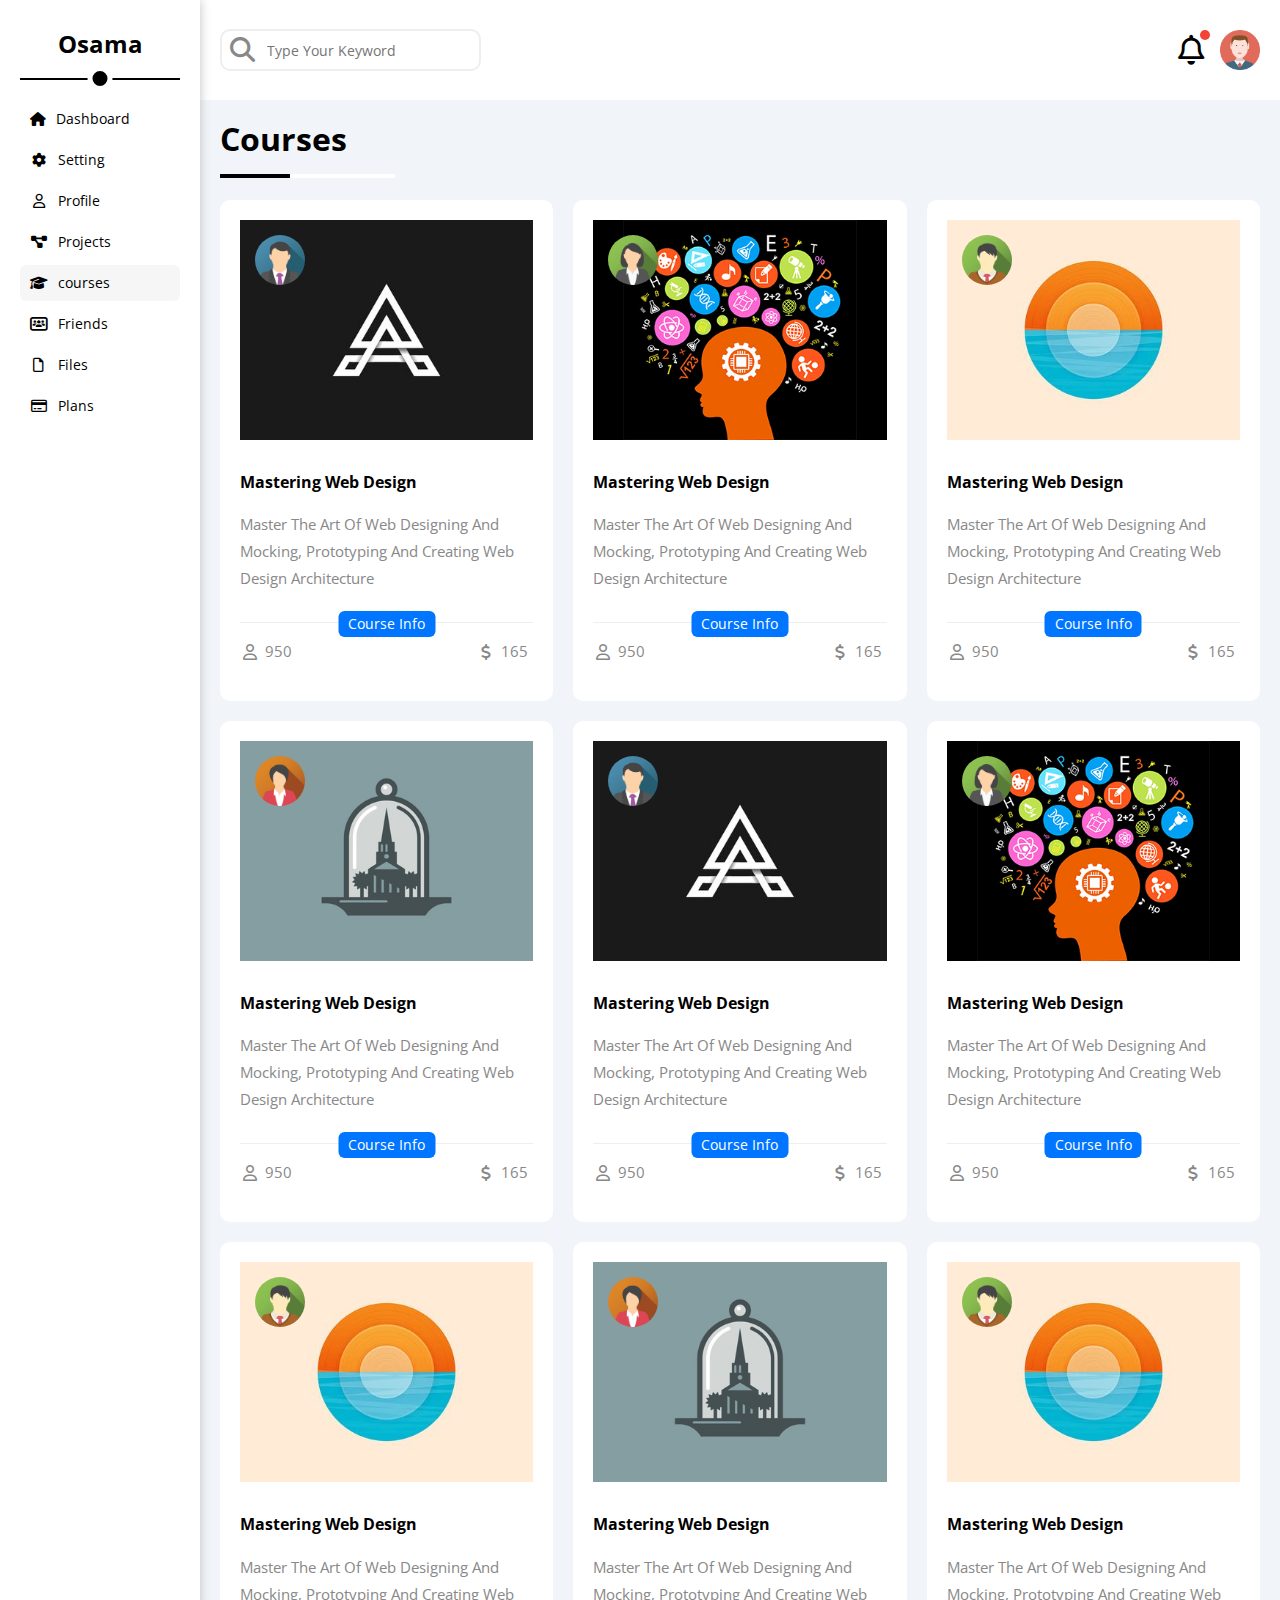
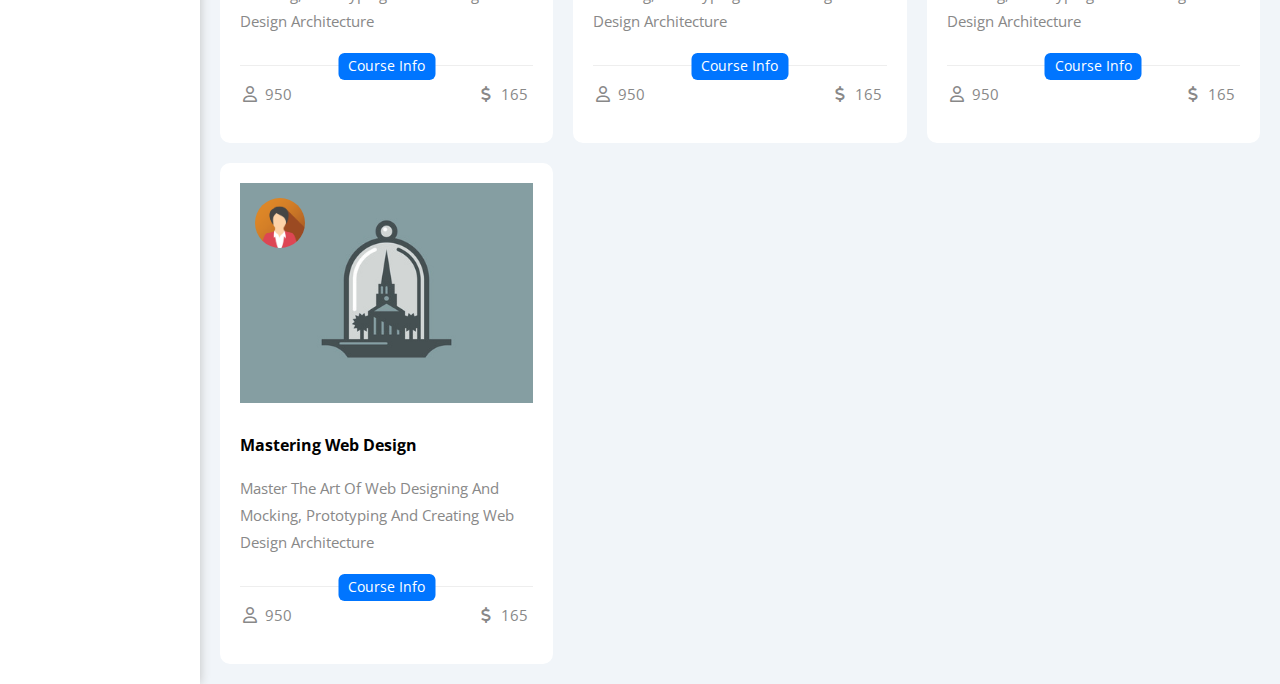
==== courses.html @ 29a7bfd6 "Dashboard made by me" ====
<!DOCTYPE html>
<html lang="en">

<head>
    <meta charset="UTF-8">
    <meta name="viewport" content="width=device-width, initial-scale=1.0">
    <title>Courses</title>
    <!-- Font Awsome -->
    <link rel="stylesheet" href="css/all.min.css">
    <!-- normalize -->
    <link rel="stylesheet" href="css/normalize.css">
    <!-- google Fonts -->
    <link rel="preconnect" href="https://fonts.googleapis.com">
    <link rel="preconnect" href="https://fonts.gstatic.com" crossorigin>
    <link href="https://fonts.googleapis.com/css2?family=Open+Sans:ital,wght@0,300..800;1,300..800&display=swap"
        rel="stylesheet">
    <!-- css Design -->
    <link rel="stylesheet" href="css/Dashboard.css">
    <!-- Frame-work -->
    <link rel="stylesheet" href="css/framework.css">
</head>

<body>

    <div class="page d-flex">
        <div class="sidebar bg-white p-relative">
            <h2 class="txt-c m-0 p-relative p-10">Osama</h2>
            <ul>
                <li>
                    <a class="d-flex algn-c fs-14 rad-6 p-10" href="index.html">
                        <i class="fa-solid fa-house fa-fw"></i>
                        <p class="pl-10 m-0 hide-mobile">Dashboard</p>
                    </a>
                </li>
                <li>
                    <a class="d-flex algn-c fs-14 rad-6 p-10" href="setting.html">
                        <i class="fa-solid fa-gear fa-fw"></i>
                        <p class="pl-10 m-0 hide-mobile">Setting</p>
                    </a>
                </li>
                <li>
                    <a class="d-flex algn-c fs-14 rad-6 p-10" href="profile.html">
                        <i class="fa-regular fa-user fa-fw"></i>
                        <p class="pl-10 m-0 hide-mobile">Profile</p>
                    </a>
                </li>
                <li>
                    <a class="d-flex algn-c fs-14 rad-6 p-10" href="projects.html">
                        <i class="fa-solid fa-diagram-project fa-fw"></i>
                        <p class="pl-10 m-0 hide-mobile">Projects</p>
                    </a>
                </li>
                <li>
                    <a class="active d-flex algn-c fs-14 rad-6 p-10" href="courses.html">
                        <i class="fa-solid fa-graduation-cap fa-fw"></i>
                        <p class="pl-10 m-0 hide-mobile">courses</p>
                    </a>
                </li>
                <li>
                    <a class="d-flex algn-c fs-14 rad-6 p-10" href="friends.html">
                        <i class="fa-solid fa-users-rectangle fa-fw"></i>
                        <p class="pl-10 m-0 hide-mobile">Friends</p>
                    </a>
                </li>
                <li>
                    <a class="d-flex algn-c fs-14 rad-6 p-10" href="files.html">
                        <i class="fa-regular fa-file fa-fw"></i>
                        <p class="pl-10 m-0 hide-mobile">Files</p>
                    </a>
                </li>
                <li>
                    <a class="d-flex algn-c fs-14 rad-6 p-10" href="plans.html">
                        <i class="fa-regular fa-credit-card fa-fw"></i>
                        <p class="pl-10 m-0 hide-mobile">Plans</p>
                    </a>
                </li>
            </ul>
        </div>
        <!-- ******************************************************************************************************** -->
        <!-- S content head-->
        <div class="dashbord-content p-20">
            <div class="head d-flex algn-c between-flex bg-white">
                <form action="" class="p-relative p-20">
                    <input type="text" name="search" class="rad-10" placeholder="Type Your Keyword">
                </form>
                <div class="left-side d-flex algn-c">
                    <div class="bell p-relative p-10">
                        <i class="fa-regular fa-bell fa-fw p-relative" class="p-relative"></i>
                    </div>
                    <img src="imgs/avatar.png" alt="">
                </div>
            </div>
            <!-- E content head -->
            <!-- ******************************************************************************************************** -->
            <!-- S Courses page -->
            <h1 class="p-relative p-20">Courses</h1>
            <div class="courses-page d-grid gap-20">
                <div class="course d-flex flex-col p-20 bg-white rad-10">
                    <div class="top p-relative">
                        <img src="imgs/course-01.jpg" alt="course image" class="course-image">
                        <img src="imgs/team-01.png" alt="user image" class="user-image">
                    </div>
                    <div class="center p-relative ptb-20 brb-eee">
                        <h4 class="fs-16 f-bold m-0 ptb-10">Mastering Web Design</h4>
                        <p class="c-grey fs-15 m-0 ptb-10">Master The Art Of Web Designing And Mocking, Prototyping And Creating Web Design Architecture</p>
                        <a href="#" class="infobtn fs-14 btn-shape2 bg-blue c-white">Course Info</a>
                    </div>
                    <div class="bottom ptb-10 between-flex">
                        <div class="left d-flex algn-c c-grey">
                            <i class="fa-regular fa-user fa-fw"></i>
                            <p class="p-5 c-grey fs-15 m-0 ptb-10">950</p>
                        </div>
                        <div class="right d-flex algn-c c-grey">
                            <i class="fa-solid fa-dollar-sign fa-fw"></i>
                            <p class="p-5 c-grey fs-15 m-0 ptb-10">165</p>
                        </div>
                    </div>
                </div>

                <div class="course d-flex flex-col p-20 bg-white rad-10">
                    <div class="top p-relative">
                        <img src="imgs/course-02.jpg" alt="course image" class="course-image">
                        <img src="imgs/team-02.png" alt="user image" class="user-image">
                    </div>
                    <div class="center p-relative ptb-20 brb-eee">
                        <h4 class="fs-16 f-bold m-0 ptb-10">Mastering Web Design</h4>
                        <p class="c-grey fs-15 m-0 ptb-10">Master The Art Of Web Designing And Mocking, Prototyping And Creating Web Design Architecture</p>
                        <a href="#" class="infobtn fs-14 btn-shape2 bg-blue c-white">Course Info</a>
                    </div>
                    <div class="bottom ptb-10 between-flex">
                        <div class="left d-flex algn-c c-grey">
                            <i class="fa-regular fa-user fa-fw"></i>
                            <p class="p-5 c-grey fs-15 m-0 ptb-10">950</p>
                        </div>
                        <div class="right d-flex algn-c c-grey">
                            <i class="fa-solid fa-dollar-sign fa-fw"></i>
                            <p class="p-5 c-grey fs-15 m-0 ptb-10">165</p>
                        </div>
                    </div>
                </div>

                <div class="course d-flex flex-col p-20 bg-white rad-10">
                    <div class="top p-relative">
                        <img src="imgs/course-03.jpg" alt="course image" class="course-image">
                        <img src="imgs/team-03.png" alt="user image" class="user-image">
                    </div>
                    <div class="center p-relative ptb-20 brb-eee">
                        <h4 class="fs-16 f-bold m-0 ptb-10">Mastering Web Design</h4>
                        <p class="c-grey fs-15 m-0 ptb-10">Master The Art Of Web Designing And Mocking, Prototyping And Creating Web Design Architecture</p>
                        <a href="#" class="infobtn fs-14 btn-shape2 bg-blue c-white">Course Info</a>
                    </div>
                    <div class="bottom ptb-10 between-flex">
                        <div class="left d-flex algn-c c-grey">
                            <i class="fa-regular fa-user fa-fw"></i>
                            <p class="p-5 c-grey fs-15 m-0 ptb-10">950</p>
                        </div>
                        <div class="right d-flex algn-c c-grey">
                            <i class="fa-solid fa-dollar-sign fa-fw"></i>
                            <p class="p-5 c-grey fs-15 m-0 ptb-10">165</p>
                        </div>
                    </div>
                </div>

                <div class="course d-flex flex-col p-20 bg-white rad-10">
                    <div class="top p-relative">
                        <img src="imgs/course-04.jpg" alt="course image" class="course-image">
                        <img src="imgs/team-04.png" alt="user image" class="user-image">
                    </div>
                    <div class="center p-relative ptb-20 brb-eee">
                        <h4 class="fs-16 f-bold m-0 ptb-10">Mastering Web Design</h4>
                        <p class="c-grey fs-15 m-0 ptb-10">Master The Art Of Web Designing And Mocking, Prototyping And Creating Web Design Architecture</p>
                        <a href="#" class="infobtn fs-14 btn-shape2 bg-blue c-white">Course Info</a>
                    </div>
                    <div class="bottom ptb-10 between-flex">
                        <div class="left d-flex algn-c c-grey">
                            <i class="fa-regular fa-user fa-fw"></i>
                            <p class="p-5 fs-15 m-0 ptb-10">950</p>
                        </div>
                        <div class="right d-flex algn-c c-grey">
                            <i class="fa-solid fa-dollar-sign fa-fw"></i>
                            <p class="p-5 fs-15 m-0 ptb-10">165</p>
                        </div>
                    </div>
                </div>

                <div class="course d-flex flex-col p-20 bg-white rad-10">
                    <div class="top p-relative">
                        <img src="imgs/course-01.jpg" alt="course image" class="course-image">
                        <img src="imgs/team-01.png" alt="user image" class="user-image">
                    </div>
                    <div class="center p-relative ptb-20 brb-eee">
                        <h4 class="fs-16 f-bold m-0 ptb-10">Mastering Web Design</h4>
                        <p class="c-grey fs-15 m-0 ptb-10">Master The Art Of Web Designing And Mocking, Prototyping And Creating Web Design Architecture</p>
                        <a href="#" class="infobtn fs-14 btn-shape2 bg-blue c-white">Course Info</a>
                    </div>
                    <div class="bottom ptb-10 between-flex">
                        <div class="left d-flex algn-c c-grey">
                            <i class="fa-regular fa-user fa-fw"></i>
                            <p class="p-5 c-grey fs-15 m-0 ptb-10">950</p>
                        </div>
                        <div class="right d-flex algn-c c-grey">
                            <i class="fa-solid fa-dollar-sign fa-fw"></i>
                            <p class="p-5 c-grey fs-15 m-0 ptb-10">165</p>
                        </div>
                    </div>
                </div>

                <div class="course d-flex flex-col p-20 bg-white rad-10">
                    <div class="top p-relative">
                        <img src="imgs/course-02.jpg" alt="course image" class="course-image">
                        <img src="imgs/team-02.png" alt="user image" class="user-image">
                    </div>
                    <div class="center p-relative ptb-20 brb-eee">
                        <h4 class="fs-16 f-bold m-0 ptb-10">Mastering Web Design</h4>
                        <p class="c-grey fs-15 m-0 ptb-10">Master The Art Of Web Designing And Mocking, Prototyping And Creating Web Design Architecture</p>
                        <a href="#" class="infobtn fs-14 btn-shape2 bg-blue c-white">Course Info</a>
                    </div>
                    <div class="bottom ptb-10 between-flex">
                        <div class="left d-flex algn-c c-grey">
                            <i class="fa-regular fa-user fa-fw"></i>
                            <p class="p-5 c-grey fs-15 m-0 ptb-10">950</p>
                        </div>
                        <div class="right d-flex algn-c c-grey">
                            <i class="fa-solid fa-dollar-sign fa-fw"></i>
                            <p class="p-5 c-grey fs-15 m-0 ptb-10">165</p>
                        </div>
                    </div>
                </div>

                <div class="course d-flex flex-col p-20 bg-white rad-10">
                    <div class="top p-relative">
                        <img src="imgs/course-03.jpg" alt="course image" class="course-image">
                        <img src="imgs/team-03.png" alt="user image" class="user-image">
                    </div>
                    <div class="center p-relative ptb-20 brb-eee">
                        <h4 class="fs-16 f-bold m-0 ptb-10">Mastering Web Design</h4>
                        <p class="c-grey fs-15 m-0 ptb-10">Master The Art Of Web Designing And Mocking, Prototyping And Creating Web Design Architecture</p>
                        <a href="#" class="infobtn fs-14 btn-shape2 bg-blue c-white">Course Info</a>
                    </div>
                    <div class="bottom ptb-10 between-flex">
                        <div class="left d-flex algn-c c-grey">
                            <i class="fa-regular fa-user fa-fw"></i>
                            <p class="p-5 c-grey fs-15 m-0 ptb-10">950</p>
                        </div>
                        <div class="right d-flex algn-c c-grey">
                            <i class="fa-solid fa-dollar-sign fa-fw"></i>
                            <p class="p-5 c-grey fs-15 m-0 ptb-10">165</p>
                        </div>
                    </div>
                </div>

                <div class="course d-flex flex-col p-20 bg-white rad-10">
                    <div class="top p-relative">
                        <img src="imgs/course-04.jpg" alt="course image" class="course-image">
                        <img src="imgs/team-04.png" alt="user image" class="user-image">
                    </div>
                    <div class="center p-relative ptb-20 brb-eee">
                        <h4 class="fs-16 f-bold m-0 ptb-10">Mastering Web Design</h4>
                        <p class="c-grey fs-15 m-0 ptb-10">Master The Art Of Web Designing And Mocking, Prototyping And Creating Web Design Architecture</p>
                        <a href="#" class="infobtn fs-14 btn-shape2 bg-blue c-white">Course Info</a>
                    </div>
                    <div class="bottom ptb-10 between-flex">
                        <div class="left d-flex algn-c c-grey">
                            <i class="fa-regular fa-user fa-fw"></i>
                            <p class="p-5 fs-15 m-0 ptb-10">950</p>
                        </div>
                        <div class="right d-flex algn-c c-grey">
                            <i class="fa-solid fa-dollar-sign fa-fw"></i>
                            <p class="p-5 fs-15 m-0 ptb-10">165</p>
                        </div>
                    </div>
                </div>

                <div class="course d-flex flex-col p-20 bg-white rad-10">
                    <div class="top p-relative">
                        <img src="imgs/course-03.jpg" alt="course image" class="course-image">
                        <img src="imgs/team-03.png" alt="user image" class="user-image">
                    </div>
                    <div class="center p-relative ptb-20 brb-eee">
                        <h4 class="fs-16 f-bold m-0 ptb-10">Mastering Web Design</h4>
                        <p class="c-grey fs-15 m-0 ptb-10">Master The Art Of Web Designing And Mocking, Prototyping And Creating Web Design Architecture</p>
                        <a href="#" class="infobtn fs-14 btn-shape2 bg-blue c-white">Course Info</a>
                    </div>
                    <div class="bottom ptb-10 between-flex">
                        <div class="left d-flex algn-c c-grey">
                            <i class="fa-regular fa-user fa-fw"></i>
                            <p class="p-5 c-grey fs-15 m-0 ptb-10">950</p>
                        </div>
                        <div class="right d-flex algn-c c-grey">
                            <i class="fa-solid fa-dollar-sign fa-fw"></i>
                            <p class="p-5 c-grey fs-15 m-0 ptb-10">165</p>
                        </div>
                    </div>
                </div>

                <div class="course d-flex flex-col p-20 bg-white rad-10">
                    <div class="top p-relative">
                        <img src="imgs/course-04.jpg" alt="course image" class="course-image">
                        <img src="imgs/team-04.png" alt="user image" class="user-image">
                    </div>
                    <div class="center p-relative ptb-20 brb-eee">
                        <h4 class="fs-16 f-bold m-0 ptb-10">Mastering Web Design</h4>
                        <p class="c-grey fs-15 m-0 ptb-10">Master The Art Of Web Designing And Mocking, Prototyping And Creating Web Design Architecture</p>
                        <a href="#" class="infobtn fs-14 btn-shape2 bg-blue c-white">Course Info</a>
                    </div>
                    <div class="bottom ptb-10 between-flex">
                        <div class="left d-flex algn-c c-grey">
                            <i class="fa-regular fa-user fa-fw"></i>
                            <p class="p-5 fs-15 m-0 ptb-10">950</p>
                        </div>
                        <div class="right d-flex algn-c c-grey">
                            <i class="fa-solid fa-dollar-sign fa-fw"></i>
                            <p class="p-5 fs-15 m-0 ptb-10">165</p>
                        </div>
                    </div>
                </div>
            </div>
            <!-- E Courses page -->
            <!-- ******************************************************************************************************** -->
        </div>
    </div>

</body>

</html>
---- css/Dashboard.css ----
*,
*::before,
*::after {
    box-sizing: border-box;
}

:root {
    --main-section-background-color: #F1F5F9;
    --color-eee: #eeeeee;
    --blue-color: #0075ff;
    --alt-blue-color: #0d69d5;
    --green-color: #22C55E;
    --red-color: #F44336;
    --orange-color: #F59E0B;
    --grey-color: #888;
    --hover-color: #f6f6f6;
    --main-transition: .3s;
    --fa-style-family-classic: "Font Awesome 6 Free";
}

body {
    font-family: "Open Sans", serif;
    padding: 0;
    margin: 0;
}

a {
    text-decoration: none;
    color: black;
}

*:focus {
    outline: none;
}

ul {
    list-style: none;
    padding: 0;
}

::-webkit-scrollbar {
    width: 15px;
}

::-webkit-scrollbar-track {
    background-color: #eeeeee;
}

::-webkit-scrollbar-thumb {
    background-color: var(--blue-color);
}

::-webkit-scrollbar-thumb:hover {
    background-color: var(--alt-blue-color);
}

::placeholder {
    font-size: 14px;
}

label .toggle-checkbox {
    -webkit-appearance: none;
    appearance: none;
    display: none;
}

label .switch-checkbox {
    background-color: #ccc;
    width: 70px;
    height: 30px;
    border-radius: 25px;
    position: relative;
    transition: .3s;
    cursor: pointer;
}

label .switch-checkbox:before {
    content: "\f00d";
    font-family: var(--fa-style-family-classic);
    font-weight: 900;
    font-size: 15px;
    width: 20px;
    height: 20px;
    position: absolute;
    top: 5px;
    left: 5px;
    display: flex;
    align-items: center;
    justify-content: center;
    background-color: white;
    color: #AAA;
    border-radius: 50%;
    transition: .3s;
}

label .toggle-checkbox:checked+.switch-checkbox {
    background-color: var(--blue-color);
}

label .toggle-checkbox:checked+.switch-checkbox:before {
    content: "\f00c";
    left: 45px;
    color: var(--blue-color);
}

@media (max-width: 990px) {

    label .switch-checkbox {
        background-color: #ccc;
        width: 60px;
        height: 20px;
        border-radius: 25px;
        position: relative;
        transition: .3s;
        cursor: pointer;
    }

    label .switch-checkbox:before {
        content: "\f00d";
        font-family: var(--fa-style-family-classic);
        font-weight: 900;
        font-size: 10px;
        width: 15px;
        height: 15px;
        position: absolute;
        top: 2.5px;
        left: 2.5px;
        display: flex;
        align-items: center;
        justify-content: center;
        background-color: white;
        color: #AAA;
        border-radius: 50%;
        transition: .3s;
    }

    label .toggle-checkbox:checked+.switch-checkbox:before {
        content: "\f00c";
        left: 42.5px;
        color: var(--blue-color);
    }
}

/* **************************************************************************** */
/* S Sidebar */

.page {
    min-height: 100vh;
}

.page .sidebar {
    width: 200px;
    padding: 20px;
    box-shadow: 0 0 10px #c1c1c1;
}

.page .sidebar>h2 {
    transform: rotate(0deg);
    padding-bottom: 20px;
    border-bottom: 2px solid black;
}

.page .sidebar>h2:before {
    content: "";
    width: 25px;
    height: 25px;
    border-radius: 50%;
    background-color: black;
    border: 5px solid white;
    position: absolute;
    bottom: -13px;
    left: 50%;
    transform: translateX(-50%);
}

.page .sidebar ul li {
    padding-top: 5px;
}

.page .sidebar ul li a {
    padding-right: 50px;
}

.page .sidebar ul li a:hover,
.page .sidebar ul li .active {
    background-color: var(--hover-color)
}

@media (max-width: 767px) {
    .page .sidebar {
        width: 60px;
        box-shadow: 0 0 10px #c1c1c1;
        padding: 20px 10px;
    }

    .page .sidebar>h2 {
        padding-bottom: 5px;
        font-size: 11px;
        border-bottom-width: 0;
        margin-left: -10px;
    }

    .page .sidebar>h2::before {
        content: "";
        display: none;
    }

    .page .sidebar ul {
        margin-top: 10px;
    }

    .page .sidebar ul li a {
        padding-right: 0px;
    }

}

/* E Sidebar */
/* **************************************************************************** */
/* S content head */
.dashbord-content {
    overflow: hidden;
    background-color: var(--main-section-background-color);
}

.dashbord-content .head {
    width: calc(100vw - 200px);
    height: 100px;
    margin: -20px;
}

@media (max-width: 767px) {
    .dashbord-content .head {
        width: calc(100vw - 60px);
    }
}

.dashbord-content .head form input[type="text"] {
    padding: 10px;
    padding-left: 45px;
    width: 100%;
    border: 2px solid var(--color-eee);
    transition: var(--main-transition);
}

.dashbord-content .head form input[type="text"]:focus {
    width: calc(100% + 40px);
}

.dashbord-content .head form input[type="text"]:focus::placeholder {
    opacity: 0;
}

.dashbord-content .head form::before {
    content: "\f002";
    font-family: "Font Awesome 6 Free";
    font-weight: 900;
    font-size: 25px;
    position: absolute;
    left: 25px;
    top: 50%;
    transform: translateY(-50%);
    padding: 5px;
    color: var(--grey-color);
}

.dashbord-content .head .left-side {
    padding: 0 20px;
}

.dashbord-content .head .left-side .bell i {
    font-size: 30px;
}

.dashbord-content .head .left-side .bell::before {
    content: "";
    display: block;
    position: absolute;
    top: 5px;
    right: 10px;
    width: 10px;
    height: 10px;
    background-color: var(--red-color);
    border-radius: 50%;
}

.dashbord-content .head .left-side img {
    width: 40px;
}

.dashbord-content .head .left-side label .toggle-checkbox:checked+.switch-checkbox:before {
    content: "\f00c";
    left: 45px;
    color: var(--blue-color);
}

/* E content head */
/* **************************************************************************** */

/* ----------------------------------------------------------------------------------------------------------------------------------------------- */
/* S Dashbord Page */

/* **************************************************************************** */
/* S Wrapper */

.page .dashbord-content h1 {
    padding-left: 0;
    width: 175px;
}

.page .dashbord-content h1::before {
    content: "";
    width: 40%;
    height: 4px;
    background-color: black;
    position: absolute;
    bottom: 0px;
    left: 0;
}

.page .dashbord-content h1::after {
    content: "";
    width: 60%;
    height: 4px;
    background-color: white;
    position: absolute;
    bottom: 0px;
    right: 0;
}

.dashbord-content .wrapper {
    grid-template-columns: repeat(auto-fill, minmax(450px, 1fr));
}

@media (max-width: 767px) {
    .dashbord-content .wrapper {
        grid-template-columns: minmax(300px, 1fr);
    }
}

/* ------------------------------------- */
/* S Welcome */
.dashbord-content .wrapper .welcome .up {
    border-bottom-left-radius: 0px;
    border-bottom-right-radius: 0px;
}

.dashbord-content .wrapper .welcome .up .text p {
    color: var(--grey-color);
    width: 100%;
    height: 100%;
}

.dashbord-content .wrapper .welcome .up img {
    width: 200px;
}


.dashbord-content .wrapper .welcome .up::before {
    content: "";
    background-image: url(../imgs/avatar.png);
    background-size: cover;
    display: block;
    width: 60px;
    height: 60px;
    position: absolute;
    bottom: -30px;
    left: 25px;
    border: 3px solid white;
    border-radius: 50%;
}

@media (max-width: 767px) {
    .dashbord-content .wrapper .welcome .up {
        justify-content: center;
    }

    .dashbord-content .wrapper .welcome .up .text {
        flex-direction: row;
        gap: 50px;
    }

    .dashbord-content .wrapper .welcome .up .text p {
        font-size: 25px;
        font-weight: bold;
    }

    .dashbord-content .wrapper .welcome .up::before {
        content: "";
        background-image: url(../imgs/avatar.png);
        background-size: cover;
        display: block;
        width: 60px;
        height: 60px;
        position: absolute;
        bottom: -30px;
        left: calc(50% - 30px);
        border: 3px solid white;
        border-radius: 50%;
    }

    .dashbord-content .wrapper .welcome .center a {
        margin: 20px auto;
    }
}

.dashbord-content .wrapper .welcome .center {
    justify-content: center;
    margin: 50px 0;
}

.dashbord-content .wrapper .welcome .center .text div {
    margin: 0 20px;
}

.dashbord-content .wrapper .welcome .bottom {
    margin-right: 20px;
    margin-left: auto;
    transition: var(--main-transition);
}

.dashbord-content .wrapper .welcome .bottom a:hover {
    background-color: var(--alt-blue-color)
}

/* S Welcome */
/* ------------------------------------- */
/* S Quick Draft */

.dashbord-content .wrapper .draft p {
    font-size: 14px;
}

.dashbord-content .wrapper .draft textarea {
    min-height: 250px;
    resize: none;
}

.dashbord-content .wrapper .draft input[type="submit"] {
    margin: 20px;
    margin-left: auto;
    cursor: pointer;
    transition: var(--main-transition);
}

.dashbord-content .wrapper .draft input[type="submit"]:hover {
    background-color: var(--alt-blue-color);
}

/* E Quick Draft */
/* ------------------------------------- */
/* S Yearly Targets */


.dashbord-content .wrapper .targets .target .icon {
    height: 80px;
    width: 80px;
}


.dashbord-content .wrapper .targets .target:nth-child(3) .icon {
    background-color: #0075ff30;
}

.dashbord-content .wrapper .targets .target:nth-child(4) .icon {
    background-color: #f59e0b30;
}

.dashbord-content .wrapper .targets .target:nth-child(5) .icon {
    background-color: #22c55e30;
}

.dashbord-content .wrapper .targets .target .details {
    flex: 1;
}


.dashbord-content .wrapper .targets .target .progress {
    background-color: #0075ff30;
    height: 4px;
}

.dashbord-content .wrapper .targets .target .details .progress>span:first-child {
    height: 100%;
}

.dashbord-content .wrapper .targets .target .details .progress>span:first-child span {
    width: 40px;
    height: 20px;
    position: absolute;
    top: -30px;
    right: calc(35% - 20px);
}

.dashbord-content .wrapper .targets .target .details .progress>span:first-child span:before {
    content: "";
    width: 10px;
    height: 10px;
    position: absolute;
    top: 20px;
    right: 15px;
    border-width: 5px;
    border-style: solid;
    border-color: var(--blue-color) transparent transparent transparent;
}

.dashbord-content .wrapper .targets .target:nth-child(4) .details .progress>span:first-child span {
    right: calc(20% - 20px);
}

.dashbord-content .wrapper .targets .target:nth-child(4) .details .progress>span:first-child span:before {
    border-color: var(--red-color) transparent transparent transparent;
}

.dashbord-content .wrapper .targets .target:nth-child(5) .details .progress>span:first-child span {
    right: calc(60% - 20px);
}

.dashbord-content .wrapper .targets .target:nth-child(5) .details .progress>span:first-child span:before {
    border-color: var(--green-color) transparent transparent transparent;
}

/* E Yearly Targets */
/* ------------------------------------- */
/* S Tickets Statistics */
.dashbord-content .wrapper .statistics .list {
    flex-wrap: wrap;
    justify-content: center;
}

.dashbord-content .wrapper .statistics .list .statistic {
    flex-basis: 45%;
}

/* E Tickets Statistics */
/* ------------------------------------- */
/* S Latest News */

.dashbord-content .wrapper .news .sections .new:last-child {
    border-bottom: 0;
}

.dashbord-content .wrapper .news .sections .new .image img {
    width: 100px;
    height: 100%;
}

.dashbord-content .wrapper .news .sections .new .right {
    flex: 1;
}

.dashbord-content .wrapper .news .sections .new .right .text {
    padding: 0 10px;
}

@media (max-width: 767px) {
    .dashbord-content .wrapper .news .sections .new {
        text-align: center;
        flex-direction: column;
    }

    .dashbord-content .wrapper .news .sections .new .image img {
        width: 100%;
    }

    .dashbord-content .wrapper .news .sections .new .right {
        padding-top: 10px;
    }

    .dashbord-content .wrapper .news .sections .new .right {
        text-align: start;
    }

    .dashbord-content .wrapper .news .sections .new .right .text p:first-child {
        font-size: 12px;
    }

    .dashbord-content .wrapper .news .sections .new .right .text p:last-child {
        font-size: 10px;
    }

    .dashbord-content .wrapper .news .sections .new .right .time p {
        font-size: 10px;
    }
}

/* E Latest News */
/* ------------------------------------- */
/* S Latest Tasks */
.dashbord-content .wrapper .tasks .sections .task:nth-child(4) {
    opacity: .4;
}

.dashbord-content .wrapper .tasks .sections .task:nth-child(4) .left p {
    text-decoration: line-through;
}

.dashbord-content .wrapper .tasks .sections .task .right i {
    transition: var(--main-transition);
}

.dashbord-content .wrapper .tasks .sections .task .right i:hover {
    color: var(--orange-color);
    cursor: pointer;
}

/* E Latest Tasks */
/* ------------------------------------- */
/* S Top Search Items */
/* E Top Search Items */
/* ------------------------------------- */
/* S Latest Uploads */
.dashbord-content .wrapper .uploads .sections .upload .type img {
    width: 40px;
    height: 100%;
}

/* E Latest Uploads */
/* ------------------------------------- */
/* S Last Project Progress */

.dashbord-content .wrapper .last_project .sections::after {
    content: "";
    position: absolute;
    bottom: 0px;
    right: 0px;
    background-image: url("../imgs/project.png");
    background-size: cover;
    width: 200px;
    height: 200px;
    z-index: 1;
    opacity: .5;
}

@media (max-width: 767px) {

    .dashbord-content .wrapper .last_project .sections::before,
    .dashbord-content .wrapper .last_project .sections::after {
        display: none;
    }
}

.dashbord-content .wrapper .last_project .sections .step:before {
    content: "";
    display: block;
    margin: 20px 0;
    background-color: var(--blue-color);
    width: 3px;
    height: 100%;
    position: absolute;
    top: 20px;
    left: 13.5px;
}

.dashbord-content .wrapper .last_project .sections .step:last-child:before {
    content: "";
    height: 0;
}

.dashbord-content .wrapper .last_project .sections .step span::after {
    content: "";
    display: block;
    width: 25px;
    height: 25px;
    border-radius: 50%;
    background-color: transparent;
    border: 2px solid white;
    position: absolute;
    left: 50%;
    top: 50%;
    transform: translate(-50%, -50%);
}

.dashbord-content .wrapper .last_project .sections .step:nth-child(4) span::after {
    animation: flashing;
    animation-iteration-count: infinite;
    animation-direction: alternate;
    animation-duration: 1s;
}

.dashbord-content .wrapper .last_project .sections .step:last-child span::after {
    background-color: white;
}

@keyframes flashing {
    0% {
        background-color: white;
    }

    100% {
        background-color: var(--blue-color);
    }
}

/* E Last Project Progress */
/* ------------------------------------- */
/* S Remainders*/
.dashbord-content .wrapper .remainders .sections .remainder .left {
    padding-right: 10px;
}

.dashbord-content .wrapper .remainders .sections .remainder .left span {
    width: 20px;
    height: 20px;
    border-radius: 50%;
}

.dashbord-content .wrapper .remainders .sections .remainder:nth-child(1) .right {
    border-left: 3px solid var(--blue-color)
}

.dashbord-content .wrapper .remainders .sections .remainder:nth-child(2) .right {
    border-left: 3px solid var(--red-color)
}

.dashbord-content .wrapper .remainders .sections .remainder:nth-child(3) .right {
    border-left: 3px solid var(--green-color)
}

.dashbord-content .wrapper .remainders .sections .remainder:nth-child(4) .right {
    border-left: 3px solid var(--orange-color)
}

/* E Remainders*/
/* ------------------------------------- */
/* S Latest Post */
.dashbord-content .wrapper .post .up img {
    width: 60px;
    height: 60px;
}

.dashbord-content .wrapper .post .center {
    line-height: 1.5;
    min-height: 170px;
}

/* E Latest Post */
/* ------------------------------------- */
/* S Social Media Stats */

.dashbord-content .wrapper .social .sections .section .icon {
    width: 80px;
}

.dashbord-content .wrapper .social .sections .section {
    background-color: #e1306c50;
}

.dashbord-content .wrapper .social .sections .section:nth-child(1) p {
    color: #e1306c;
}

.dashbord-content .wrapper .social .sections .section .icon,
.dashbord-content .wrapper .social .sections .section:nth-child(1) a {
    background-color: #e1306c;
}

.dashbord-content .wrapper .social .sections .section:nth-child(2) {
    background-color: #1877f250;
}

.dashbord-content .wrapper .social .sections .section:nth-child(2) p {
    color: #1877f2;
}

.dashbord-content .wrapper .social .sections .section:nth-child(2) .icon,
.dashbord-content .wrapper .social .sections .section:nth-child(2) a {
    background-color: #1877f2;
}

.dashbord-content .wrapper .social .sections .section:nth-child(3) {
    background-color: #ff000050;
}

.dashbord-content .wrapper .social .sections .section:nth-child(3) p {
    color: #ff0000;
}

.dashbord-content .wrapper .social .sections .section:nth-child(3) .icon,
.dashbord-content .wrapper .social .sections .section:nth-child(3) a {
    background-color: #ff0000;
}

.dashbord-content .wrapper .social .sections .section:nth-child(4) {
    background-color: #0a66c250;
}

.social .sections .section:nth-child(4) p {
    color: #0a66c2;
}

.dashbord-content .wrapper .social .sections .section:nth-child(4) .icon,
.dashbord-content .wrapper .social .sections .section:nth-child(4) a {
    background-color: #0a66c2;
}

.dashbord-content .wrapper .social .sections .section .icon {
    transition: var(--main-transition);
}

.dashbord-content .wrapper .social .sections .section .icon:hover {
    transform: scale(1.1);
}

/* E Social Media Stats */
/* ------------------------------------- */
/* E Wrapper */
/* **************************************************************************** */
/* S Projects */
.dashbord-content .projects .responive-table {
    overflow-x: auto;
}

.dashbord-content .projects table {
    border: 1px solid var(----color-eee);
    border-spacing: 0;
    width: 1240px;
}

.dashbord-content .projects table tr {
    transition: var(--main-transition);
}

.dashbord-content .projects table tr:hover {
    background-color: #FAF7F7;
}

.dashbord-content .projects table thead td {
    font-weight: bold;
    padding: 15px;
}

.dashbord-content .projects table tbody td {
    border-right: 1px solid var(----color-eee);
    border-bottom: 1px solid var(----color-eee);
    height: 25px;
}

.dashbord-content .projects table td {
    font-size: 15px;
    padding: 0 15px;
    height: 25px;
}

@media (max-width: 990px) {
    .dashbord-content .projects table thead tr {
        font-size: 14px;
    }

    table tbody tr {
        font-size: 13px;
    }
}

.dashbord-content .projects table tbody tr td .images img {
    width: 35px;
    height: 35px;
    border: 3px solid white;
    border-radius: 50%;
}

.dashbord-content .projects table tbody tr td .images img:not(:first-child) {
    margin-left: -20px;
}

/* E Projects */
/* **************************************************************************** */
/* E Dashbord Page */
/* ----------------------------------------------------------------------------------------------------------------------------------------------- */
/* S Setting Page */

.dashbord-content .setting-page {
    grid-template-columns: repeat(auto-fill, minmax(450px, 1fr));
}

@media (max-width: 767px) {
    .dashbord-content .setting-page {
        grid-template-columns: minmax(300px, 1fr);
    }
}

/* **************************************************************************** */
/* S Site Control */
.dashbord-content .setting-page .control textarea {
    resize: none;
    height: 150px;
}

.dashbord-content .setting-page .control textarea::placeholder {
    font-size: 14px;
}

/* E Site Control */
/* **************************************************************************** */
/* S General Info */
.dashbord-content .setting-page.info .bottom input::placeholder {
    font-size: 14px;
}

.dashbord-content .setting-page.info .bottom .box:last-child input {
    cursor: no-drop;
}

/* E General Info */
/* **************************************************************************** */
/* S Security info */
@media (max-width: 767px) {
    .dashbord-content .setting-page .security .box .left h4 {
        font-size: 14px;
    }

    .dashbord-content .setting-page .security .box .left p {
        font-size: 10px;
    }

    .dashbord-content .setting-page .security .box .right a {
        font-size: 10px;
    }

}

/* E Security info */
/* **************************************************************************** */
/* S Social info */
.dashbord-content .setting-page .social .bottom .box input::placeholder {
    font-size: 14px;
}

.dashbord-content .setting-page .social .bottom .box {
    overflow: hidden;
}

.dashbord-content .setting-page .social .bottom .box i {
    color: var(--grey-color);
    transition: var(--main-transition);
}

.dashbord-content .setting-page .social .bottom .box:focus-within i {
    color: black;
    transform: scale(1.1);
}

/* E Social info */
/* **************************************************************************** */
/* S Widgets Control */
.dashbord-content .setting-page .widget .bottom .box input[type="checkbox"] {
    -webkit-appearance: none;
    appearance: none;
    display: none;
}

.dashbord-content .setting-page .widget .bottom .box label {
    padding-left: 30px;
    font-size: 15px;
    cursor: pointer;
}

.dashbord-content .setting-page .widget .bottom .box label::before {
    content: "";
    display: block;
    width: 18px;
    height: 18px;
    border-radius: 6px;
    border: 2px solid var(--color-eee);
    position: absolute;
    top: 50%;
    left: 0;
    margin-top: -9px;
}

.dashbord-content .setting-page .widget .bottom .box label::after {
    font-family: var(--fa-style-family-classic);
    font-weight: 900;
    content: "\f00c";
    position: absolute;
    top: 50%;
    left: 0;
    margin-top: -9px;
    font-size: 12px;
    width: 18px;
    height: 18px;
    border-radius: 6px;
    display: flex;
    justify-content: center;
    align-items: center;
    background-color: var(--blue-color);
    color: white;
    transform: scale(0) rotate(360deg);
    transition: .2s;
}

.dashbord-content .setting-page .widget .bottom .box input[type="checkbox"]:checked+label::after {
    transform: scale(1);
}

/* E Widgets Control  */
/* **************************************************************************** */
/* S Backup Manager */
.dashbord-content .setting-page .backup .center .box .btn {
    -webkit-appearance: none;
    appearance: none;
}

.dashbord-content .setting-page .backup .center .box label {
    padding-left: 30px;
    font-size: 15px;
    cursor: pointer;
}

.dashbord-content .setting-page .backup .center .box label::before {
    content: "";
    display: block;
    width: 20px;
    height: 20px;
    border-radius: 50%;
    border: 2px solid var(--color-eee);
    position: absolute;
    top: 50%;
    left: 0;
    margin-top: -10px;
}

.dashbord-content .setting-page .backup .center .box label::after {
    content: "";
    position: absolute;
    top: 4px;
    left: 4px;
    width: 12px;
    height: 12px;
    border-radius: 50%;
    background-color: var(--blue-color);
    transform: scale(0);
    transition: var(--main-transition);
}

.dashbord-content .setting-page .backup .center .box input[type="radio"]:checked+label::before {
    border: 2px solid var(--blue-color);
}

.dashbord-content .setting-page .backup .center .box input[type="radio"]:checked+label::after {
    transform: scale(1);
}

.dashbord-content .setting-page .backup .bottom .server input[type="radio"] {
    -webkit-appearance: none;
    appearance: none;
}

.dashbord-content .setting-page .backup .bottom .server label {
    cursor: pointer;
    border: 2px solid var(--color-eee);
    transition: .3s;
}

.dashbord-content .setting-page .backup .bottom .server input[type="radio"]:checked+label {
    border: 2px solid var(--blue-color);
    border-radius: 10px;
}

/* E Backup Manager */
/* **************************************************************************** */


/* E Setting Page */
/* ----------------------------------------------------------------------------------------------------------------------------------------------- */

/* E Profile Page */


/* **************************************************************************** */
/* S profile info box */
.dashbord-content .profile-page .main-info .general {
    min-width: 250px;
}

.dashbord-content .profile-page .main-info .general img {
    width: 150px;
    height: 150px;
}

.dashbord-content .profile-page .main-info .general span {
    width: 70%;
    height: 5px;
}

.dashbord-content .profile-page .main-info .general span::after {
    content: "";
    display: block;
    position: absolute;
    top: 0;
    left: 0;
    width: 70%;
    height: 100%;
    background-color: var(--blue-color);
    border-radius: 10px;
}

.dashbord-content .profile-page .main-info .details .section {
    flex-wrap: wrap;
    transition: var(--main-transition);
}

.dashbord-content .profile-page .main-info .details .section:hover {
    background-color: #FAF7F7;
}

.dashbord-content .profile-page .main-info .details .section>div {
    min-width: 250px;
}

.dashbord-content .profile-page .main-info .details .section .label label .switch-checkbox {
    width: 60px;
    height: 20px;
}

.dashbord-content .profile-page .main-info .details .section .label label .switch-checkbox:before {
    width: 15px;
    height: 15px;
    top: 2.5px;
    left: 2.5px;
    font-size: 12px;
}

.dashbord-content .profile-page .main-info .details .section .label label .toggle-checkbox:checked+.switch-checkbox:before {
    left: 42.5px;
}

@media (max-width: 990px) {
    .dashbord-content .profile-page .main-info {
        flex-direction: column;
    }

    .dashbord-content .profile-page .main-info .general {
        margin: 0;
        border-right: 0;
        border-bottom: 1px solid var(--color-eee);
    }

}


/* E profile info box */
/* **************************************************************************** */
/* S Works */
@media (max-width: 990px) {
    .dashbord-content .profile-page .works {
        flex-direction: column;
    }
}

/* E Works */
/* **************************************************************************** */
/* S My Skills */
.dashbord-content .profile-page .works .skills {
    flex-basis: 30%;
}

.dashbord-content .profile-page .works .skills .sections .box {
    flex-wrap: wrap;
}

@media (max-width: 990px) {
    .dashbord-content .profile-page .works .skills .sections li {
        justify-content: center;
    }
}

/* E My Skills */
/* **************************************************************************** */
/* S Latest activities */
.dashbord-content .profile-page .works .activities {
    flex-basis: 70%;
}

.dashbord-content .profile-page .works .activities .sections .section img {
    width: 75px;
    height: 75px;
    border-radius: 50%;
}

/* E Latest activities */
/* **************************************************************************** */


/* E Profile Page */
/* ----------------------------------------------------------------------------------------------------------------------------------------------- */

/* S project page */

.dashbord-content .project-page {
    grid-template-columns: repeat(auto-fill, minmax(450px, 1fr));
}

@media (max-width: 767px) {
    .dashbord-content .project-page {
        grid-template-columns: repeat(auto-fill, minmax(300px, 1fr));
    }
}

/* **************************************************************************** */
/* S Main project box */

.dashbord-content .project-page .project .team img {
    width: 35px;
    height: 35px;
    border: 3px solid white;
    border-radius: 50%;
}

.dashbord-content .project-page .project .team img:not(:first-child) {
    margin-left: -20px;
}

.dashbord-content .project-page .project .top .date {
    position: absolute;
    top: 0;
    right: 0;
}

.dashbord-content .project-page .project .services {
    min-height: 100px;
}

.dashbord-content .project-page .project .services .boxes {
    justify-content: end;
    flex-wrap: wrap;
}

.dashbord-content .project-page .project .bottom span {
    width: 250px;
    height: 6px;
    background-color: var(--color-eee);
}

.dashbord-content .project-page .project .bottom span::after {
    content: "";
    display: block;
    position: absolute;
    top: 0;
    left: 0;
    width: 50%;
    height: 100%;
    background-color: var(--blue-color);
    border-radius: 6px;
}

.dashbord-content .project-page .project:nth-child(2) .bottom span::after {
    content: "";
    display: block;
    position: absolute;
    top: 0;
    left: 0;
    width: 70%;
    height: 100%;
    background-color: var(--red-color);
    border-radius: 6px;
}

.dashbord-content .project-page .project:nth-child(3) .bottom span::after {
    content: "";
    display: block;
    position: absolute;
    top: 0;
    left: 0;
    width: 80%;
    height: 100%;
    background-color: var(--green-color);
    border-radius: 6px;
}

@media (max-width: 767px) {
    .dashbord-content .project-page .project {
        text-align: center;
    }

    .dashbord-content .project-page .project .top .date {
        font-size: 10px;
    }

    .dashbord-content .project-page .project .services .boxes {
        justify-content: center;
    }

    .dashbord-content .project-page .project .bottom span {
        width: 150px;
        height: 6px;
        background-color: var(--color-eee);
    }

    .dashbord-content .project-page .project .bottom span::after {
        content: "";
        display: block;
        position: absolute;
        top: 0;
        left: 0;
        width: 50%;
        height: 100%;
        background-color: var(--blue-color);
        border-radius: 6px;
    }
}

/* E Main project box */
/* **************************************************************************** */
/* E project page */
/* ----------------------------------------------------------------------------------------------------------------------------------------------- */
/* E Courses page */

.dashbord-content .courses-page {
    grid-template-columns: repeat(auto-fill, minmax(300px, 1fr));
}

/* **************************************************************************** */

/* S course*/
.dashbord-content .courses-page .course .top .course-image {
    width: 100%;
    max-width: 100%;
}

.dashbord-content .courses-page .course .top .user-image {
    width: 50px;
    border-radius: 50%;
    position: absolute;
    top: 15px;
    left: 15px;
}

.dashbord-content .courses-page .course .center p {
    line-height: 1.8;
}

.dashbord-content .courses-page .course .center .infobtn {
    position: absolute;
    bottom: -15px;
    left: 50%;
    transform: translateX(-50%);
}

/* E course */

/* **************************************************************************** */

/* E Courses page */

/* ----------------------------------------------------------------------------------------------------------------------------------------------- */
/* E friends page */

.dashbord-content .friends-page {
    grid-template-columns: repeat(auto-fill, minmax(300px, 1fr));
}

/* **************************************************************************** */

/* S friend*/
.dashbord-content .friends-page .friend .top .friend-image {
    width: 120px;
    max-width: 100%;
    border-radius: 50%;
    display: block;
    margin-left: auto;
    margin-right: auto;
}

.dashbord-content .friends-page .friend .top .contact {
    position: absolute;
    top: 0px;
    left: 0px;
}

.dashbord-content .friends-page .friend .top .contact i {
    width: 30px;
    height: 30px;
    border-radius: 50%;
    position: relative;
}

.dashbord-content .friends-page .friend .top .contact i:before {
    position: absolute;
    top: 50%;
    left: 50%;
    transform: translate(-50%, -50%);
}

.dashbord-content .friends-page .friend .center {
    position: relative;
}

.dashbord-content .friends-page .friend:nth-child(3) .center::after,
.dashbord-content .friends-page .friend:nth-child(7) .center::after,
.dashbord-content .friends-page .friend:nth-child(10) .center::after {
    content: "Vip";
    position: absolute;
    bottom: 20px;
    right: 10px;
    opacity: .2;
    font-size: 45px;
    font-weight: bold;
    color: var(--red-color);
}

/* E friend */

/* **************************************************************************** */

/* E friends page */
/* ----------------------------------------------------------------------------------------------------------------------------------------------- */
/* E friends page */
.dashbord-content .files-page {
    flex-wrap: wrap;
}

.dashbord-content .files-page .files {
    flex: 1;
    grid-template-columns: repeat(auto-fill, minmax(200px, 1fr));
}


.dashbord-content .files-page .stats {
    min-width: 260px;
}

.dashbord-content .files-page .stats .stat {
    width: 100%;
    height: fit-content;
}

@media (max-width: 767px) {
    .dashbord-content .files-page {
        flex-direction: column-reverse;
    }
}

/* **************************************************************************** */

/* S files*/
.dashbord-content .files-page .files .file .top .image img {
    width: 80px;
    max-width: 100%;
    transition: var(--main-transition);
}

.dashbord-content .files-page .files .file:hover .image img {
    transform: rotate(5deg);
}

.dashbord-content .files-page .files .file .top i {
    position: absolute;
    top: 0;
    left: 0;
}

/* E files */

/* **************************************************************************** */
/* S stats*/
.dashbord-content .files-page .stats .stat .center .box {
    min-height: 70px;
}

.dashbord-content .files-page .stats .stat .center .box:first-child .icon {
    background-color: #0075ff50;
    min-width: 50px;
    border-radius: 6px;
}

.dashbord-content .files-page .stats .stat .center .box:nth-child(2) .icon {
    background-color: #22C55E50;
    min-width: 50px;
    border-radius: 6px;
}

.dashbord-content .files-page .stats .stat .center .box:nth-child(3) .icon {
    background-color: #F4433650;
    min-width: 50px;
    border-radius: 6px;
}

.dashbord-content .files-page .stats .stat .center .box:nth-child(4) .icon {
    background-color: #F59E0B50;
    min-width: 50px;
    border-radius: 6px;
}

.dashbord-content .files-page .stats .stat a {
    margin: 0 auto;
}

.dashbord-content .files-page .stats .stat a:hover i {
    animation: up-down-arrow .5s infinite alternate;
}

@keyframes up-down-arrow {
    0% {
        transform: translatey(0);
    }

    50% {
        transform: translatey(3px);
    }

    100% {
        transform: translatey(-3px);
    }
}

/* E stats */

/* **************************************************************************** */

/* E friends page */
/* ----------------------------------------------------------------------------------------------------------------------------------------------- */
/* E Plans page */

.dashbord-content .plans-page {
    grid-template-columns: repeat(auto-fill, minmax(450px, 1fr));
}
@media (max-width: 767px) {
    .dashbord-content .plans-page {
        grid-template-columns: repeat(auto-fill, minmax(300px, 1fr));
    }
}
/* **************************************************************************** */

/* S Plan*/
.dashbord-content .plans-page .plan .top:before {
    content: "";
    width: calc(100% - 6px);
    height: calc(100% - 6px);
    display: block;
    position: absolute;
    top: 3px;
    left: 3px;
    background-color: transparent;
    border: 3px solid white;
}

.dashbord-content .plans-page .plan .top .price i {
    transform: translatey(-10px);
}

.dashbord-content .plans-page .plan .center .box .info {
    width: 25px;
    height: 25px;
    border-radius: 50%;
    position: relative;
}

.dashbord-content .plans-page .plan .center .box .info:before {
    position: absolute;
    top: 50%;
    left: 50%;
    transform: translate(-50%, -50%);
}

/* E Plan */

/* **************************************************************************** */

/* E Plans page */
/* ----------------------------------------------------------------------------------------------------------------------------------------------- */
---- css/framework.css ----
/* S alignment */
.d-block {
    display: block;
}

.d-flex {
    display: flex;
}

.flex-col {
    flex-direction: column;
}

.flex-row {
    flex-direction: column;
}

.algn-c {
    align-items: center;
}

.jus-c {
    justify-content: center;
}

.d-grid {
    display: grid;
}

.gap-10 {
    gap: 10px;
}

.gap-20 {
    gap: 20px;
}

.txt-c {
    text-align: center;
}

.p-relative {
    position: relative;
}

.p-absolute {
    position: absolute;
}

/* E alignment */
/* ******************************************************** */
/* S padding & margin */
.p-0 {
    padding: 0;
}

.p-5 {
    padding: 5px;
}

.ptb-5 {
    padding-top: 5px;
    padding-bottom: 5px;
}

.pt-10 {
    padding-top: 10px;
}

.pl-10 {
    padding-left: 10px;
}

.pb-10 {
    padding-bottom: 10px;
}

.p-10 {
    padding: 10px;
}

.ptb-10 {
    padding-top: 10px;
    padding-bottom: 10px;
}

.p-20 {
    padding: 20px;
}

.ptb-20 {
    padding-top: 20px;
    padding-bottom: 20px;
}

.pb-20 {
    padding-bottom: 20px;
}

.pl-20 {
    padding-left: 20px;
}

.ptb-5020 {
    padding-top: 50px;
    padding-bottom: 20px;
}

.m-0 {
    margin: 0;
}

.m-5 {
    margin: 5px;
}

.m-10 {
    margin: 10px;
}

.mlr-5 {
    margin-left: 5px;
    margin-right: 5px;
}

.mtb-10 {
    margin: 10px 0;
}

.mlr-10 {
    margin-left: 10px;
    margin-right: 10px;
}

.mtb-20 {
    margin: 20px 0;
}

.ml-20 {
    margin-left: 20px;
}

.mlr-20 {
    margin-left: 20px;
    margin-right: 20px;
}

.mb-20 {
    margin-bottom: 20px;
}

.m-20 {
    margin: 20px;
}

.w-fit {
    width: fit-content;
}

.w-full {
    width: 100%;
}

.h-full {
    height: 100%;
}

.h-40 {
    height: 40px;
}

/* E padding & margin */
/* ******************************************************** */
/* S Font */
.fs-8 {
    font-size: 8px;
}

.fs-10 {
    font-size: 10px;
}

.fs-12 {
    font-size: 12px;
}

.fs-13 {
    font-size: 13px;
}

.fs-14 {
    font-size: 14px;
}

.fs-15 {
    font-size: 15px;
}

.fs-16 {
    font-size: 16px;
}

.fs-17 {
    font-size: 17px;
}

.fs-18 {
    font-size: 18px;
}

.fs-20 {
    font-size: 20px;
}

.fs-22 {
    font-size: 22px;
}

.fs-25 {
    font-size: 25px;
}

.fs-30 {
    font-size: 30px;
}

.fs-35 {
    font-size: 35px;
}

.f-bold {
    font-weight: bold;
}

/* E Font */
/* ******************************************************** */
/* S colors */
.bg-white {
    background-color: white;
}

.bg-blue {
    background-color: #0075ff;
}

.bg-green {
    background-color: #22C55E;
}

.bg-red {
    background-color: #F44336;
}

.bg-orange {
    background-color: #F59E0B;
}

.bg-eee {
    background-color: #eeeeee;
}

.c-white {
    color: white;
}

.c-black {
    color: black;
}

.c-grey {
    color: #888;
}

.c-green {
    color: #22C55E;
}

.c-red {
    color: #F44336;
}

.c-orange {
    color: #F59E0B;
}

.c-blue {
    color: #0075ff;
}

/* E colors */
/* ******************************************************** */
/* S borders */
.br-0 {
    border: 0;
}

.br-wid-2 {
    border-width: 2px;
}

.br-eee {
    border: 1px solid #eeeeee;
}

.brl-eee {
    border-left: 1px solid #eeeeee;
}

.brr-grey {
    border-right: 1px solid #eeeeee;
}

.brtb-eee {
    border-top: 1px solid #eeeeee;
    border-bottom: 1px solid #eeeeee;
}

.brb-eee {
    border-bottom: 1px solid #eeeeee;
}

.rad-6 {
    border-radius: 6px;
}

.rad-10 {
    border-radius: 10px;
}

.rad-half {
    border-radius: 50%;
}


/* E borders */
/* ******************************************************** */

@media (max-width: 767px) {
    .hide-mobile {
        display: none;
    }

    .block-mobile {
        display: block;
    }

    .txt-c-mobile {
        text-align: center;
    }
}

/* ******************************************************** */
/* S components */
.center-flex {
    display: flex;
    justify-content: center;
    align-items: center;
}

.between-flex {
    display: flex;
    justify-content: space-between;
    align-items: center;
}

.btn-shape {
    padding: 10px 20px;
    border-radius: 6px;
    width: fit-content;
}

.btn-shape2 {
    padding: 5px 10px;
    border-radius: 6px;
    width: fit-content;
}

.circle-shape {
    width: 30px;
    height: 30px;
    border-radius: 50%;
}

/* E components */
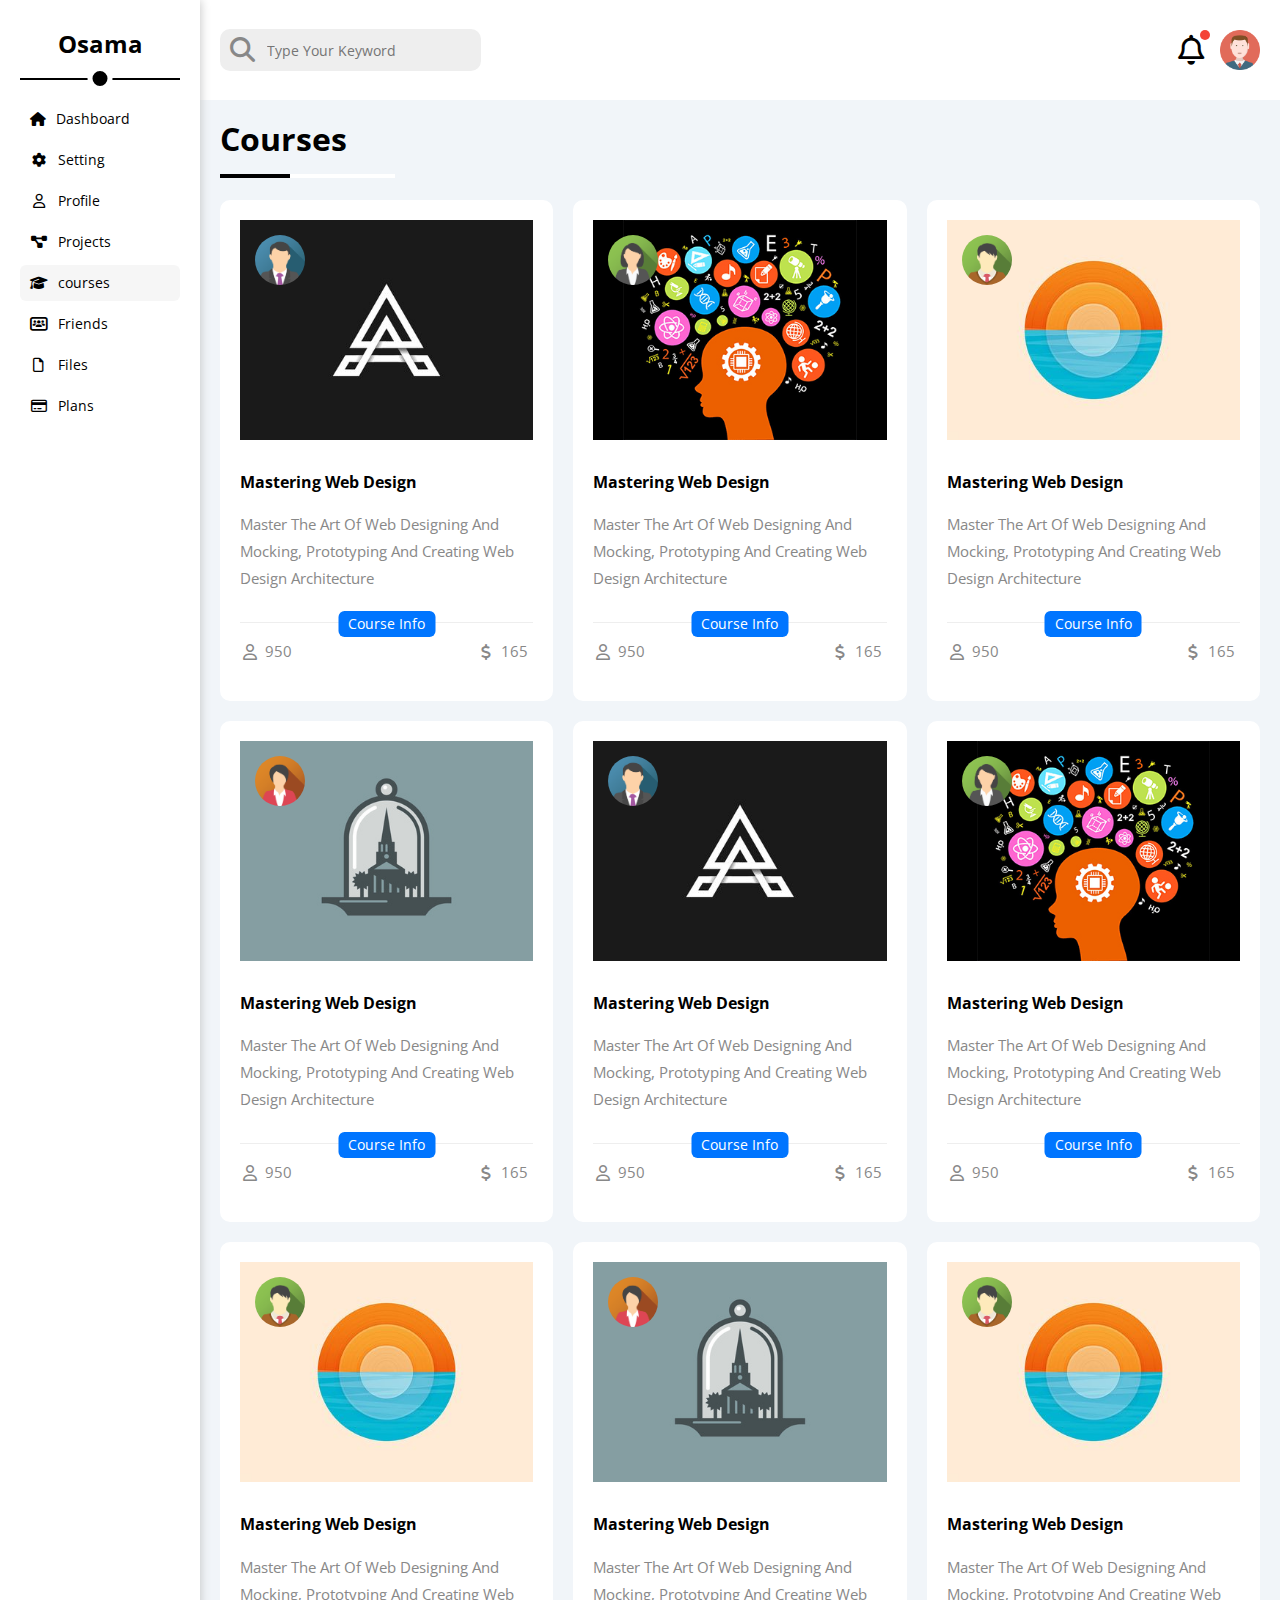
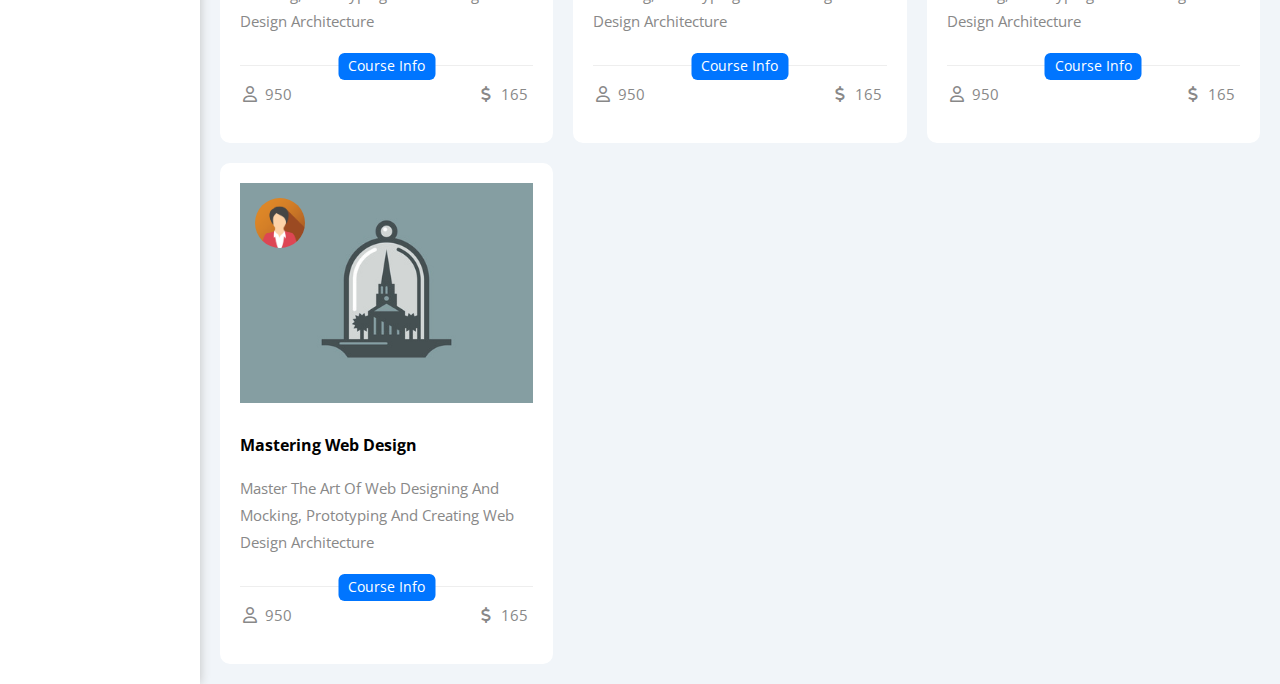
==== commit c4358e52: "updated files names and other small edits" ====
--- a/courses.html
+++ b/courses.html
@@ -81,7 +81,7 @@
         <div class="dashbord-content p-20">
             <div class="head d-flex algn-c between-flex bg-white">
                 <form action="" class="p-relative p-20">
-                    <input type="text" name="search" class="rad-10" placeholder="Type Your Keyword">
+                    <input type="text" name="search" class="rad-10 bg-eee" placeholder="Type Your Keyword">
                 </form>
                 <div class="left-side d-flex algn-c">
                     <div class="bell p-relative p-10">
